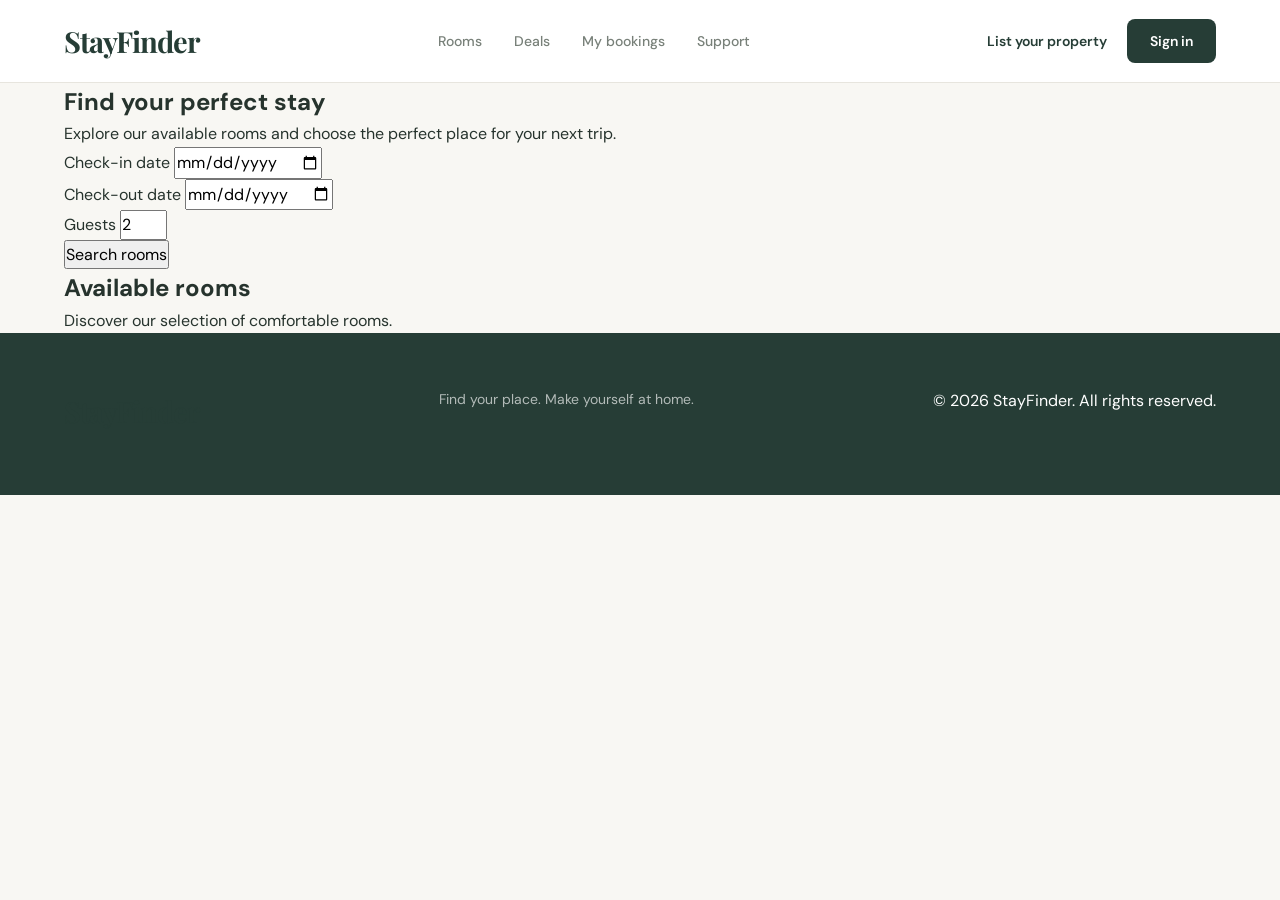
==== frontend/pages/rooms.html @ d949fa46 "fix: pages structure and add css" ====
<!DOCTYPE html>
<html lang="en">
<head>
    <meta charset="UTF-8">
    <meta name="viewport" content="width=device-width, initial-scale=1.0">
    <meta name="theme-color" content="#ffffff">
    <meta name="description" content="Explore available rooms and find the perfect stay with StayFinder.">

    <title>Rooms | StayFinder</title>

    <link rel="stylesheet" href="../css/styles.css">
</head>
<body>

    <header class="header">
        <div class="container header-content">

            <a href="../index.html" class="logo">
                StayFinder
            </a>

            <nav class="nav">
                <a href="rooms.html" class="active">Rooms</a>
                <a href="deals.html">Deals</a>
                <a href="bookings.html">My bookings</a>
                <a href="support.html">Support</a>
            </nav>

            <div class="header-actions">
                <a href="list-property.html" class="link-button">
                    List your property
                </a>
                <a href="login.html" class="sign-in-button">
                    Sign in
                </a>
            </div>

        </div>
    </header>

    <main>
        <section class="rooms-page">
            <div class="container">

                <div class="rooms-header">
                    <h1>Find your perfect stay</h1>
                    <p>
                        Explore our available rooms and choose the perfect place
                        for your next trip.
                    </p>
                </div>

                <form class="rooms-filter" id="roomsFilter" method="GET">

                    <div class="filter-field">
                        <label for="checkIn">Check-in date</label>
                        <input
                            type="date"
                            id="checkIn"
                            name="checkIn"
                            required
                        >
                    </div>

                    <div class="filter-field">
                        <label for="checkOut">Check-out date</label>
                        <input
                            type="date"
                            id="checkOut"
                            name="checkOut"
                            required
                        >
                    </div>

                    <div class="filter-field">
                        <label for="guestsInput">Guests</label>
                        <input
                            type="number"
                            id="guestsInput"
                            name="guests"
                            value="2"
                            min="1"
                            max="20"
                            required
                        >
                    </div>

                    <button class="filter-button" type="submit">
                        Search rooms
                    </button>

                </form>

                <div class="rooms-results">

                    <div class="results-header">
                        <div>
                            <h2>Available rooms</h2>
                            <p class="results-text" id="resultsText">
                                Discover our selection of comfortable rooms.
                            </p>
                        </div>
                    </div>

                    <div class="rooms-grid" id="roomsGrid">
                        <!-- Room cards will be rendered here using JavaScript. -->
                    </div>

                    <div class="empty-state" id="emptyState" hidden>
                        <h3>No rooms found</h3>
                        <p>
                            Try changing your dates or the number of guests.
                        </p>
                    </div>

                </div>

            </div>
        </section>
    </main>

    <footer class="footer">
        <div class="container footer-content">
            <a href="../index.html" class="logo">StayFinder</a>

            <p>
                Find your place. Make yourself at home.
            </p>

            <span>&copy; 2026 StayFinder. All rights reserved.</span>
        </div>
    </footer>

    <script src="../js/rooms.js" defer></script>

</body>
</html>
---- frontend/css/styles.css ----
@import url('https://fonts.googleapis.com/css2?family=DM+Sans:wght@400;500;600;700&family=Playfair+Display:wght@500;600;700&display=swap');

/* =========================
   1. GLOBAL STYLES
========================= */

:root {
    --primary: #263D36;
    --primary-light: #49685A;
    --accent: #C49A6C;

    --background: #F8F7F3;
    --surface: #FFFFFF;
    --surface-soft: #EFEDE6;

    --text: #26332D;
    --text-light: #788079;
    --border: #E7E5DE;

    --shadow: 0 8px 30px rgba(38, 61, 54, 0.07);
    --shadow-hover: 0 16px 40px rgba(38, 61, 54, 0.12);

    --radius: 16px;
    --transition: 0.25s ease;
}

* {
    margin: 0;
    padding: 0;
    box-sizing: border-box;
}

html {
    scroll-behavior: smooth;
}

body {
    font-family: 'DM Sans', sans-serif;
    background-color: var(--background);
    color: var(--text);
    line-height: 1.6;
}

a {
    text-decoration: none;
    color: inherit;
}

button,
input {
    font: inherit;
}

button {
    cursor: pointer;
}

.container {
    width: min(1160px, 90%);
    margin: 0 auto;
}


/* =========================
   2. HEADER
========================= */

.header {
    background-color: var(--surface);
    border-bottom: 1px solid var(--border);
    position: sticky;
    top: 0;
    z-index: 100;
}

.header-content {
    min-height: 82px;
    display: flex;
    align-items: center;
    justify-content: space-between;
    gap: 30px;
}

.logo {
    font-family: 'Playfair Display', serif;
    font-size: 29px;
    font-weight: 700;
    color: var(--primary);
    letter-spacing: -1px;
}

.nav {
    display: flex;
    align-items: center;
    gap: 32px;
}

.nav a {
    color: var(--text-light);
    font-size: 14px;
    font-weight: 500;
    transition: var(--transition);
}

.nav a:hover {
    color: var(--primary);
}

.header-actions {
    display: flex;
    align-items: center;
    gap: 20px;
}

.link-button {
    background: none;
    border: none;
    color: var(--primary);
    font-weight: 600;
    font-size: 14px;
}

.link-button:hover {
    color: var(--accent);
}

.sign-in-button {
    background-color: var(--primary);
    color: white;
    padding: 11px 23px;
    border-radius: 8px;
    font-size: 14px;
    font-weight: 600;
    transition: var(--transition);
}

.sign-in-button:hover {
    background-color: var(--primary-light);
    transform: translateY(-2px);
}


/* =========================
   3. HERO SECTION
========================= */

.hero {
    padding: 100px 0 110px;
    background:
        radial-gradient(
            ellipse at 85% 20%,
            rgba(196, 154, 108, 0.15),
            transparent 35%
        ),
        linear-gradient(135deg, #F0EFE8, #F8F7F3);
    position: relative;
    overflow: hidden;
}

.hero .container {
    position: relative;
    z-index: 1;
}

.hero h1 {
    max-width: 700px;
    font-family: 'Playfair Display', serif;
    font-size: clamp(42px, 6vw, 68px);
    line-height: 1.15;
    color: var(--primary);
    margin-bottom: 22px;
    letter-spacing: -1.5px;
}

.hero > .container > p {
    max-width: 560px;
    font-size: 17px;
    color: var(--text-light);
    margin-bottom: 42px;
}


/* =========================
   4. SEARCH FORM
========================= */

.search-box {
    background: var(--surface);
    padding: 30px;
    border-radius: var(--radius);
    box-shadow: var(--shadow-hover);
    max-width: 1050px;
}

.search-title {
    font-family: 'Playfair Display', serif;
    font-size: 22px;
    color: var(--primary);
    margin-bottom: 22px;
}

.search-row {
    display: grid;
    grid-template-columns: 1fr 1fr 0.8fr auto;
    gap: 16px;
    align-items: end;
}

.search-field {
    display: flex;
    flex-direction: column;
    gap: 8px;
}

.search-field label {
    font-size: 13px;
    font-weight: 600;
    color: var(--text);
}

.search-field input {
    width: 100%;
    padding: 13px 14px;
    background: var(--background);
    border: 1px solid var(--border);
    border-radius: 8px;
    outline: none;
    color: var(--text);
    transition: var(--transition);
}

.search-field input:focus {
    border-color: var(--primary-light);
    box-shadow: 0 0 0 3px rgba(73, 104, 90, 0.1);
}

.search-button {
    background: var(--primary);
    color: white;
    border: none;
    padding: 14px 30px;
    border-radius: 8px;
    font-weight: 600;
    transition: var(--transition);
}

.search-button:hover {
    background: var(--primary-light);
    transform: translateY(-2px);
}


/* =========================
   5. GENERAL SECTIONS
========================= */

.features-section,
.room-types-section,
.how-section {
    padding: 90px 0;
}

.section-header {
    text-align: center;
    margin-bottom: 48px;
}

.section-header h2 {
    font-family: 'Playfair Display', serif;
    font-size: clamp(30px, 4vw, 40px);
    color: var(--primary);
    margin-bottom: 12px;
}

.section-header p {
    color: var(--text-light);
    font-size: 15px;
}


/* =========================
   6. FEATURES
========================= */

.features-grid {
    display: grid;
    grid-template-columns: repeat(3, 1fr);
    gap: 24px;
}

.feature-card {
    background: var(--surface);
    padding: 32px;
    border: 1px solid var(--border);
    border-radius: var(--radius);
    transition: var(--transition);
}

.feature-card:hover {
    transform: translateY(-5px);
    box-shadow: var(--shadow);
}

.feature-card h3 {
    color: var(--primary);
    font-size: 19px;
    margin-bottom: 12px;
}

.feature-card p {
    color: var(--text-light);
    font-size: 14px;
    line-height: 1.8;
}


/* =========================
   7. ROOM TYPES
========================= */

.room-types-section {
    background-color: var(--surface-soft);
}

.room-types-grid {
    display: grid;
    grid-template-columns: repeat(2, 1fr);
    gap: 24px;
}

.room-type-card {
    background: var(--surface);
    padding: 32px;
    border-radius: var(--radius);
    border: 1px solid var(--border);
    transition: var(--transition);
}

.room-type-card:hover {
    transform: translateY(-5px);
    box-shadow: var(--shadow-hover);
}

.room-type-card h3 {
    font-family: 'Playfair Display', serif;
    font-size: 24px;
    color: var(--primary);
    margin-bottom: 10px;
}

.room-type-card > p {
    color: var(--text-light);
    font-size: 14px;
    margin-bottom: 20px;
}

.room-details {
    border-top: 1px solid var(--border);
    padding-top: 15px;
    margin-bottom: 20px;
}

.room-details summary {
    color: var(--primary);
    font-size: 14px;
    font-weight: 600;
    cursor: pointer;
}

.room-details p {
    color: var(--text-light);
    font-size: 13px;
    padding-top: 12px;
}

.room-type-card > a {
    display: inline-block;
    color: var(--primary);
    font-size: 14px;
    font-weight: 700;
    border-bottom: 1px solid var(--accent);
    padding-bottom: 3px;
    transition: var(--transition);
}

.room-type-card > a:hover {
    color: var(--accent);
}


/* =========================
   8. HOW IT WORKS
========================= */

.steps-grid {
    display: grid;
    grid-template-columns: repeat(3, 1fr);
    gap: 30px;
}

.step-card {
    text-align: center;
    padding: 30px 20px;
}

.step-card span {
    display: inline-flex;
    align-items: center;
    justify-content: center;
    width: 55px;
    height: 55px;
    background: var(--primary);
    color: white;
    border-radius: 50%;
    font-size: 20px;
    font-weight: 700;
    margin-bottom: 22px;
}

.step-card h3 {
    color: var(--primary);
    font-size: 19px;
    margin-bottom: 10px;
}

.step-card p {
    color: var(--text-light);
    font-size: 14px;
}


/* =========================
   9. FOOTER
========================= */

.footer {
    background: var(--primary);
    color: white;
    padding: 55px 0 20px;
}

.footer-content {
    display: flex;
    justify-content: space-between;
    gap: 40px;
    padding-bottom: 40px;
}

.footer h3 {
    font-family: 'Playfair Display', serif;
    font-size: 27px;
    margin-bottom: 12px;
}

.footer-content p {
    color: rgba(255, 255, 255, 0.65);
    font-size: 14px;
}

.footer-links {
    display: flex;
    flex-wrap: wrap;
    gap: 25px;
    align-items: center;
}

.footer-links a {
    color: rgba(255, 255, 255, 0.75);
    font-size: 14px;
    transition: var(--transition);
}

.footer-links a:hover {
    color: white;
}

.footer-bottom {
    border-top: 1px solid rgba(255, 255, 255, 0.15);
    padding-top: 20px;
    text-align: center;
    color: rgba(255, 255, 255, 0.5);
    font-size: 12px;
}


/* =========================
   10. RESPONSIVE DESIGN
========================= */

@media (max-width: 900px) {
    .header-content {
        flex-wrap: wrap;
        padding: 15px 0;
    }

    .nav {
        order: 3;
        width: 100%;
        justify-content: center;
        gap: 25px;
    }

    .search-row {
        grid-template-columns: repeat(2, 1fr);
    }

    .search-button {
        width: 100%;
    }
}

@media (max-width: 650px) {
    .header-content {
        gap: 15px;
    }

    .logo {
        font-size: 25px;
    }

    .header-actions {
        gap: 10px;
    }

    .link-button {
        display: none;
    }

    .nav {
        gap: 16px;
        justify-content: space-between;
    }

    .nav a {
        font-size: 12px;
    }

    .hero {
        padding: 65px 0 75px;
    }

    .hero h1 {
        font-size: 42px;
    }

    .hero > .container > p {
        font-size: 15px;
    }

    .search-box {
        padding: 22px;
    }

    .search-row {
        grid-template-columns: 1fr;
    }

    .features-section,
    .room-types-section,
    .how-section {
        padding: 65px 0;
    }

    .features-grid,
    .room-types-grid,
    .steps-grid {
        grid-template-columns: 1fr;
    }

    .footer-content {
        flex-direction: column;
    }

    .footer-links {
        gap: 15px;
    }
}
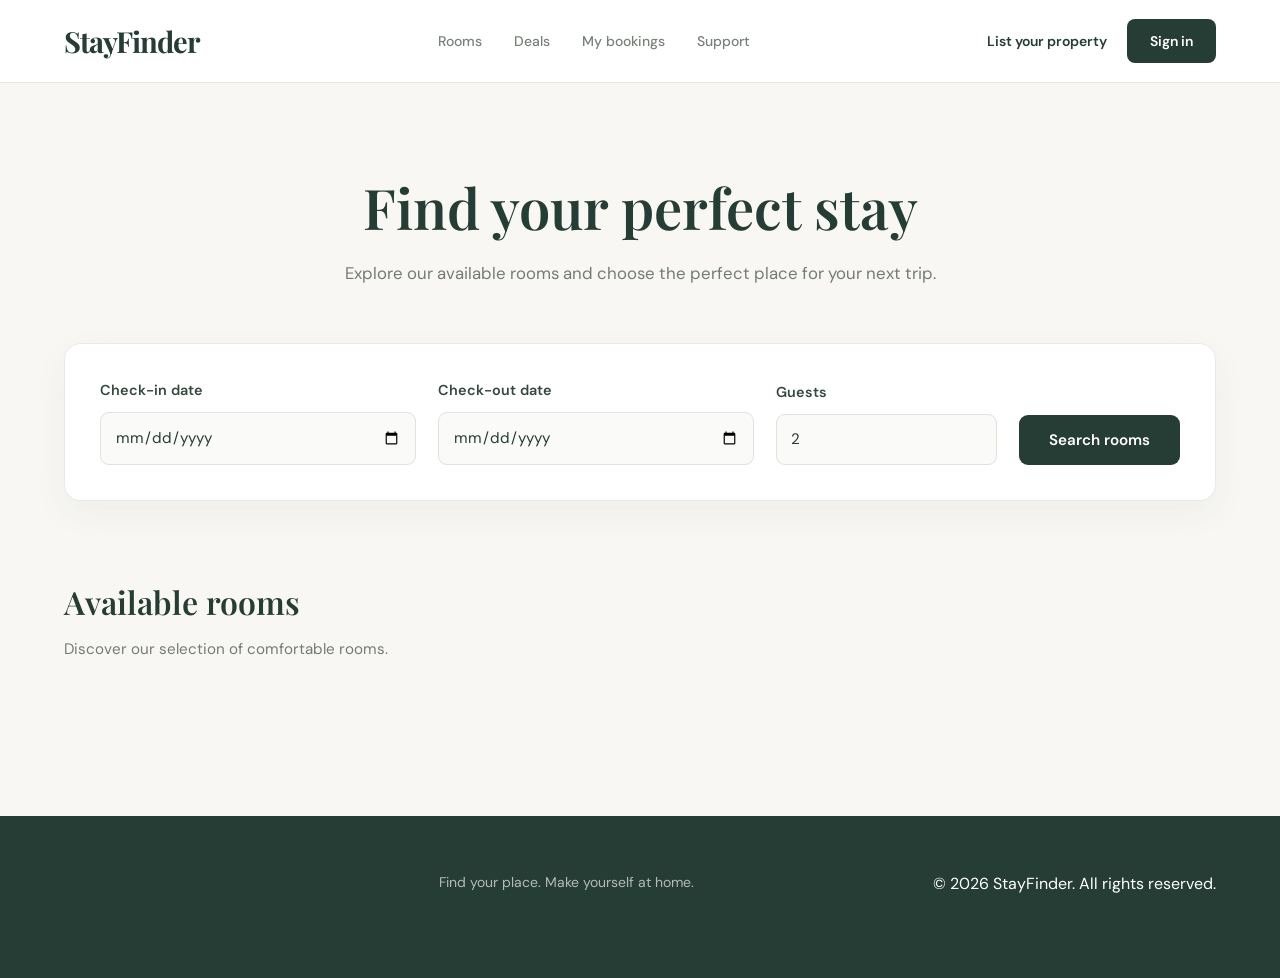
==== commit 9c203926: "add: styles to rooms and support pages" ====
--- a/frontend/pages/rooms.html
+++ b/frontend/pages/rooms.html
@@ -9,6 +9,7 @@
     <title>Rooms | StayFinder</title>
 
     <link rel="stylesheet" href="../css/styles.css">
+    <link rel="stylesheet" href="../css/rooms.css">
 </head>
 <body>
 
--- a/frontend/css/rooms.css
+++ b/frontend/css/rooms.css
@@ -0,0 +1,335 @@
+/* ========================================
+   ROOMS PAGE
+======================================== */
+
+.rooms-page {
+    min-height: 80vh;
+    padding: 90px 0 120px;
+    background-color: #F8F7F3;
+}
+
+/* Page heading */
+
+.rooms-header {
+    max-width: 700px;
+    margin: 0 auto 55px;
+    text-align: center;
+}
+
+.rooms-header h1 {
+    margin-bottom: 18px;
+    color: #263D36;
+    font-family: "Playfair Display", serif;
+    font-size: clamp(2.4rem, 5vw, 3.5rem);
+    font-weight: 600;
+    line-height: 1.2;
+}
+
+.rooms-header p {
+    color: #737B75;
+    font-size: 1.05rem;
+    line-height: 1.8;
+}
+
+/* Search filter */
+
+.rooms-filter {
+    display: grid;
+    grid-template-columns: 1fr 1fr 0.7fr auto;
+    gap: 22px;
+    align-items: end;
+    margin-bottom: 75px;
+    padding: 35px;
+    background-color: #FFFFFF;
+    border: 1px solid #EAE9E3;
+    border-radius: 16px;
+    box-shadow: 0 12px 35px rgba(38, 61, 54, 0.05);
+}
+
+.filter-field {
+    display: flex;
+    flex-direction: column;
+    gap: 10px;
+}
+
+.filter-field label {
+    color: #34483E;
+    font-size: 0.9rem;
+    font-weight: 600;
+}
+
+.filter-field input {
+    width: 100%;
+    min-height: 50px;
+    padding: 12px 14px;
+    border: 1px solid #E0E2DC;
+    border-radius: 9px;
+    background-color: #FAFAF8;
+    color: #263D36;
+    font-family: inherit;
+    font-size: 0.95rem;
+    transition: border-color 0.2s ease,
+                box-shadow 0.2s ease;
+}
+
+.filter-field input:focus {
+    outline: none;
+    border-color: #49685A;
+    box-shadow: 0 0 0 3px rgba(73, 104, 90, 0.12);
+}
+
+/* Search button */
+
+.filter-button {
+    min-height: 50px;
+    padding: 0 30px;
+    border: none;
+    border-radius: 9px;
+    background-color: #263D36;
+    color: #FFFFFF;
+    font-family: inherit;
+    font-size: 0.95rem;
+    font-weight: 600;
+    cursor: pointer;
+    transition: background-color 0.2s ease,
+                transform 0.2s ease;
+}
+
+.filter-button:hover {
+    background-color: #49685A;
+    transform: translateY(-2px);
+}
+
+/* Results section */
+
+.rooms-results {
+    margin-top: 20px;
+}
+
+.results-header {
+    display: flex;
+    justify-content: space-between;
+    align-items: center;
+    margin-bottom: 35px;
+}
+
+.results-header h2 {
+    margin-bottom: 10px;
+    color: #263D36;
+    font-family: "Playfair Display", serif;
+    font-size: 2rem;
+    font-weight: 600;
+}
+
+.results-text {
+    color: #737B75;
+    font-size: 0.95rem;
+    line-height: 1.6;
+}
+
+/* Rooms grid */
+
+.rooms-grid {
+    display: grid;
+    grid-template-columns: repeat(3, minmax(0, 1fr));
+    gap: 30px;
+    align-items: stretch;
+}
+
+/* Individual room card */
+
+.room-card {
+    display: flex;
+    flex-direction: column;
+    overflow: hidden;
+    min-width: 0;
+    background-color: #FFFFFF;
+    border: 1px solid #EAE9E3;
+    border-radius: 15px;
+    transition: transform 0.25s ease,
+                box-shadow 0.25s ease;
+}
+
+.room-card:hover {
+    transform: translateY(-5px);
+    box-shadow: 0 15px 35px rgba(38, 61, 54, 0.09);
+}
+
+/* Room image */
+
+.room-card-image {
+    width: 100%;
+    height: 230px;
+    object-fit: cover;
+    display: block;
+    background-color: #EAE9E3;
+}
+
+/* Room information */
+
+.room-card-content {
+    display: flex;
+    flex: 1;
+    flex-direction: column;
+    padding: 25px;
+}
+
+.room-type {
+    margin-bottom: 10px;
+    color: #A47D55;
+    font-size: 0.8rem;
+    font-weight: 700;
+    letter-spacing: 0.08em;
+    text-transform: uppercase;
+}
+
+.room-card h3 {
+    margin-bottom: 12px;
+    color: #263D36;
+    font-family: "Playfair Display", serif;
+    font-size: 1.4rem;
+    font-weight: 600;
+}
+
+.room-description {
+    margin-bottom: 20px;
+    color: #737B75;
+    font-size: 0.92rem;
+    line-height: 1.7;
+}
+
+.room-card-details {
+    display: flex;
+    flex-wrap: wrap;
+    gap: 15px;
+    margin-top: auto;
+    padding: 18px 0;
+    border-top: 1px solid #EAE9E3;
+    color: #657168;
+    font-size: 0.85rem;
+}
+
+.room-card-footer {
+    display: flex;
+    justify-content: space-between;
+    align-items: center;
+    gap: 15px;
+    margin-top: 5px;
+}
+
+.room-price {
+    color: #263D36;
+    font-size: 1.35rem;
+    font-weight: 700;
+}
+
+.room-price span {
+    display: block;
+    margin-top: 3px;
+    color: #8A918B;
+    font-size: 0.75rem;
+    font-weight: 400;
+}
+
+/* Book button */
+
+.room-book-button {
+    padding: 12px 20px;
+    border: none;
+    border-radius: 8px;
+    background-color: #263D36;
+    color: #FFFFFF;
+    font-family: inherit;
+    font-size: 0.85rem;
+    font-weight: 600;
+    text-decoration: none;
+    text-align: center;
+    cursor: pointer;
+    transition: background-color 0.2s ease;
+}
+
+.room-book-button:hover {
+    background-color: #49685A;
+}
+
+/* Empty state */
+
+.empty-state {
+    margin: 35px 0;
+    padding: 65px 25px;
+    border: 1px dashed #C9CEC5;
+    border-radius: 14px;
+    background-color: #FFFFFF;
+    text-align: center;
+}
+
+.empty-state[hidden] {
+    display: none;
+}
+
+.empty-state h3 {
+    margin-bottom: 12px;
+    color: #263D36;
+    font-family: "Playfair Display", serif;
+    font-size: 1.7rem;
+}
+
+.empty-state p {
+    color: #737B75;
+    font-size: 0.95rem;
+    line-height: 1.6;
+}
+
+/* Responsive design */
+
+@media (max-width: 1000px) {
+    .rooms-filter {
+        grid-template-columns: repeat(2, 1fr);
+    }
+
+    .filter-button {
+        width: 100%;
+    }
+
+    .rooms-grid {
+        grid-template-columns: repeat(2, minmax(0, 1fr));
+    }
+}
+
+@media (max-width: 650px) {
+    .rooms-page {
+        padding: 60px 0 80px;
+    }
+
+    .rooms-header {
+        margin-bottom: 35px;
+    }
+
+    .rooms-filter {
+        grid-template-columns: 1fr;
+        gap: 20px;
+        margin-bottom: 55px;
+        padding: 25px 20px;
+    }
+
+    .rooms-grid {
+        grid-template-columns: 1fr;
+        gap: 25px;
+    }
+
+    .results-header h2 {
+        font-size: 1.7rem;
+    }
+
+    .room-card-image {
+        height: 220px;
+    }
+
+    .room-card-content {
+        padding: 22px;
+    }
+
+    .room-card-footer {
+        flex-wrap: wrap;
+    }
+}
